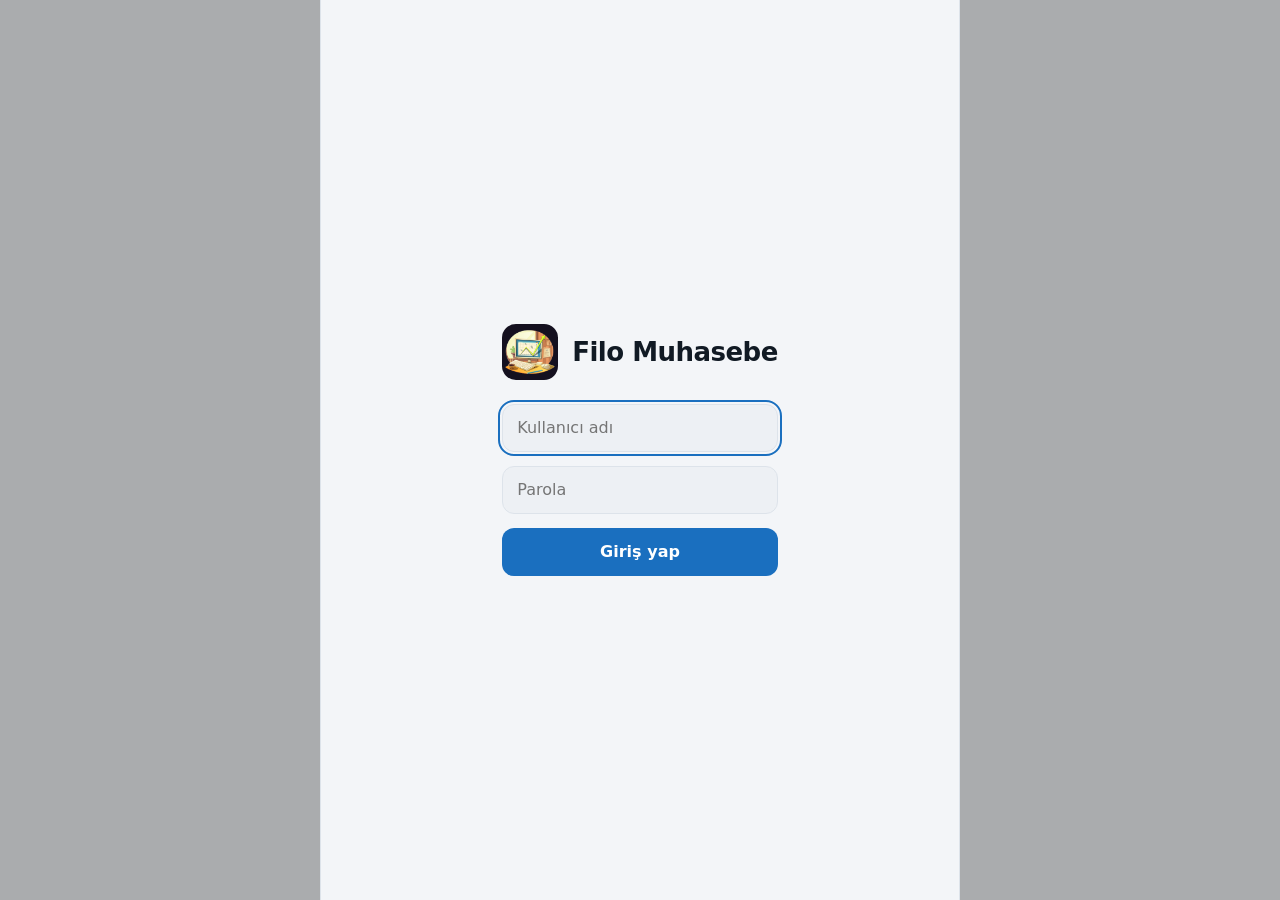
==== v2/index.html @ f4ba453e "Add files via upload" ====
<!doctype html>
<html lang="tr">
<head>
<meta charset="utf-8">
<meta name="viewport" content="width=device-width, initial-scale=1, viewport-fit=cover">
<meta name="theme-color" content="#0c1218" media="(prefers-color-scheme: dark)">
<meta name="theme-color" content="#f4f6f8" media="(prefers-color-scheme: light)">
<meta name="color-scheme" content="dark light">
<title>Filo Muhasebe</title>
<link rel="manifest" href="manifest.webmanifest">
<link rel="icon" type="image/png" sizes="32x32" href="favicon-32.png">
<link rel="apple-touch-icon" href="apple-touch-icon.png">
<link rel="stylesheet" href="stil.css">
</head>
<body>
<div id="uygulama"></div>
<div id="detay" hidden></div>
<noscript>Bu uygulama JavaScript gerektirir.</noscript>
<script type="module" src="js/uygulama.js"></script>
</body>
</html>
---- v2/stil.css ----
/* Filo Muhasebe mobil v2: tek sütun, büyük dokunma alanları, koyu/açık tema sistemden gelir. */
:root {
  --zemin: #0c1218; --yuzey: #141c25; --yuzey2: #1b2531; --cizgi: #243040;
  --yazi: #e8eef5; --soluk: #93a1b2;
  --ana: #5aaef0; --ana-ustu: #06121c;
  --yesil: #4fd39a; --kehribar: #f0b04a; --kirmizi: #ff7b6e;
  --golge: 0 8px 30px rgba(0, 0, 0, .35);
  --kenar: 16px;
  color-scheme: dark;
}
@media (prefers-color-scheme: light) {
  :root {
    --zemin: #f3f5f8; --yuzey: #ffffff; --yuzey2: #edf0f4; --cizgi: #dde3ea;
    --yazi: #111a24; --soluk: #5b6979;
    --ana: #1a6fbf; --ana-ustu: #ffffff;
    --yesil: #12805a; --kehribar: #a85f00; --kirmizi: #c0352a;
    --golge: 0 8px 30px rgba(20, 30, 45, .15);
    color-scheme: light;
  }
}

*, *::before, *::after { box-sizing: border-box; }
[hidden] { display: none !important; }
html, body { height: 100%; margin: 0; }
body {
  background: var(--zemin); color: var(--yazi);
  font: 16px/1.4 system-ui, -apple-system, "Segoe UI", Roboto, sans-serif;
  -webkit-text-size-adjust: 100%; -webkit-tap-highlight-color: transparent;
  overscroll-behavior: none;
}
h1, h2, h3, p { margin: 0; }
h3 { font-size: 15px; font-weight: 650; margin-bottom: 8px; }
button, input, select { font: inherit; color: inherit; }
button { cursor: pointer; }
:focus-visible { outline: 2px solid var(--ana); outline-offset: 2px; }
.gizli { position: absolute; width: 1px; height: 1px; overflow: hidden; clip: rect(0 0 0 0); }

/* ── Düzen ── */
#uygulama, #detay {
  display: flex; flex-direction: column; height: 100dvh; width: 100%; max-width: 640px; margin: 0 auto;
  background: var(--zemin);
}
#detay { position: fixed; inset: 0; z-index: 20; animation: gir .18s ease-out; }
body.detay-acik { overflow: hidden; }
@keyframes gir { from { transform: translateX(24px); opacity: 0; } to { transform: none; opacity: 1; } }

.ust {
  display: flex; align-items: center; gap: 8px; flex: none;
  min-height: calc(56px + env(safe-area-inset-top)); padding: env(safe-area-inset-top) 8px 0 var(--kenar);
  border-bottom: 1px solid var(--cizgi); background: var(--zemin);
}
#detay .ust { padding-left: 4px; }
.ust-logo { height: 30px; width: auto; max-width: 96px; object-fit: contain; border-radius: 6px; flex: none; }
.ust h1 { flex: 1; font-size: 20px; font-weight: 700; letter-spacing: -.01em; overflow: hidden; text-overflow: ellipsis; white-space: nowrap; }
.icerik, .detay-icerik { flex: 1; overflow-y: auto; overscroll-behavior: contain; -webkit-overflow-scrolling: touch; }
.sayfa { padding: var(--kenar); padding-bottom: 32px; display: flex; flex-direction: column; gap: 12px; }
.tam-ekran { min-height: 100dvh; display: flex; flex-direction: column; justify-content: center; padding: 24px; }

/* ── Alt sekmeler ── */
.sekmeler {
  display: flex; flex: none; border-top: 1px solid var(--cizgi); background: var(--yuzey);
  padding-bottom: env(safe-area-inset-bottom);
}
.sekme {
  flex: 1; display: flex; flex-direction: column; align-items: center; justify-content: center; gap: 2px;
  min-height: 60px; padding: 6px 2px; background: none; border: 0; color: var(--soluk); font-size: 12px;
}
.sekme.secili { color: var(--ana); font-weight: 650; }

/* ── Düğmeler ── */
.ikon-dugme {
  display: inline-flex; align-items: center; justify-content: center; flex: none;
  width: 44px; height: 44px; border-radius: 12px; border: 0; background: none; color: var(--yazi); text-decoration: none;
}
.ikon-dugme:disabled { opacity: .3; cursor: default; }
.ikon-dugme.dolu { background: var(--yuzey2); color: var(--ana); }
.dugme {
  display: inline-flex; align-items: center; justify-content: center; gap: 8px; min-height: 48px; padding: 0 20px;
  border-radius: 12px; border: 1px solid transparent; font-weight: 650;
}
.dugme.genis { width: 100%; }
.dugme.birincil { background: var(--ana); color: var(--ana-ustu); }
.dugme.ikincil { background: var(--yuzey2); border-color: var(--cizgi); }
.dugme.tehlike { background: none; border-color: var(--kirmizi); color: var(--kirmizi); }
.dugme:disabled { opacity: .55; cursor: default; }
.dugme:active, .satir:active { filter: brightness(.94); }

/* ── Kart ve metin ── */
.kart { background: var(--yuzey); border: 1px solid var(--cizgi); border-radius: 16px; padding: 16px; display: flex; flex-direction: column; gap: 8px; }
.kart > .liste, .kart > .satir { margin: 0 -4px; }
.kart-etiket { font-size: 13px; color: var(--soluk); }
.buyuk-sayi { font-size: 32px; line-height: 1.15; font-weight: 700; letter-spacing: -.02em; font-variant-numeric: tabular-nums; }
.buyuk-sayi.baslik { font-size: 22px; }
.soluk { color: var(--soluk); font-size: 14px; }
.orta { text-align: center; }
.karsilama { padding: 4px 0 4px; }
.karsilama h2 { font-size: 24px; font-weight: 700; letter-spacing: -.02em; }
.yesil { color: var(--yesil); }
.kehribar { color: var(--kehribar); }
.kirmizi { color: var(--kirmizi); }
.ozet-satir { margin: 4px 2px; }

.ilerleme { height: 8px; border-radius: 4px; background: var(--yuzey2); overflow: hidden; }
.ilerleme > span { display: block; height: 100%; background: var(--ana); border-radius: 4px; }

/* ── Liste satırı ── */
.liste { display: flex; flex-direction: column; }
.satir {
  display: flex; align-items: center; gap: 12px; width: 100%; min-height: 60px; padding: 10px 4px; text-align: start;
  background: none; border: 0; border-bottom: 1px solid var(--cizgi);
}
.liste > .satir:last-of-type, .kart .satir:last-child { border-bottom: 0; }
.satir-metin { flex: 1; min-width: 0; display: flex; flex-direction: column; gap: 2px; }
.satir-baslik { font-weight: 600; overflow-wrap: anywhere; }
.satir-alt { font-size: 13px; color: var(--soluk); overflow-wrap: anywhere; }
.satir-sag { flex: none; display: flex; flex-direction: column; align-items: flex-end; gap: 2px; max-width: 45%; text-align: end; }
.satir-tutar { font-weight: 650; font-variant-numeric: tabular-nums; }
.satir-sag.kirmizi .satir-tutar { color: var(--kirmizi); }
.satir-sag.kehribar .satir-tutar { color: var(--kehribar); }
.satir-sag.yesil .satir-tutar { color: var(--yesil); }
.satir-sag .satir-alt { color: var(--soluk); }
.satir-ok { color: var(--soluk); flex: none; display: flex; }

.bilgi { display: flex; justify-content: space-between; gap: 16px; padding: 10px 0; border-bottom: 1px solid var(--cizgi); }
.bilgi:last-child { border-bottom: 0; }
.bilgi-etiket { color: var(--soluk); font-size: 14px; flex: none; }
.bilgi-deger { text-align: end; font-weight: 600; overflow-wrap: anywhere; font-variant-numeric: tabular-nums; }
.bilgi-grid { display: grid; grid-template-columns: 1fr 1fr; gap: 12px; }
.bilgi-grid .bilgi { flex-direction: column; gap: 2px; padding: 0; border: 0; }
.bilgi-grid .bilgi-deger { text-align: start; font-size: 17px; }
.telefon { display: flex; align-items: center; gap: 8px; padding: 6px 0; }

.bos { color: var(--soluk); text-align: center; padding: 24px 8px; font-size: 14px; }
.hata-kutusu { padding: 24px 16px; display: flex; flex-direction: column; align-items: center; gap: 12px; text-align: center; }
.uyari-kutusu { margin: 12px var(--kenar) 0; padding: 12px 14px; border-radius: 12px; background: color-mix(in srgb, var(--kehribar) 16%, transparent); border: 1px solid var(--kehribar); font-size: 14px; }
.hata-metin { color: var(--kirmizi); font-size: 14px; }

/* ── Filtreler ── */
.cipler { display: flex; gap: 8px; overflow-x: auto; scrollbar-width: none; margin: 0 calc(var(--kenar) * -1); padding: 2px var(--kenar); }
.cipler::-webkit-scrollbar { display: none; }
.cip {
  flex: none; display: inline-flex; align-items: center; gap: 6px; min-height: 40px; padding: 0 14px; border-radius: 20px;
  background: var(--yuzey); border: 1px solid var(--cizgi); font-size: 14px;
}
.cip.secili { background: var(--ana); border-color: var(--ana); color: var(--ana-ustu); font-weight: 650; }
.cip-adet { font-size: 12px; opacity: .75; font-variant-numeric: tabular-nums; }
.segment { display: flex; padding: 4px; gap: 4px; border-radius: 14px; background: var(--yuzey2); }
.segment-dugme { flex: 1; min-height: 40px; border: 0; border-radius: 10px; background: none; color: var(--soluk); font-weight: 600; }
.segment-dugme.secili { background: var(--yuzey); color: var(--yazi); box-shadow: 0 1px 3px rgba(0, 0, 0, .25); }
.arama { display: flex; align-items: center; gap: 8px; padding: 0 14px; min-height: 48px; border-radius: 12px; background: var(--yuzey); border: 1px solid var(--cizgi); color: var(--soluk); }
.arama:focus-within { border-color: var(--ana); }
.arama-girdi { flex: 1; min-width: 0; border: 0; background: none; outline: 0; color: var(--yazi); font-size: 16px; }
.ay-cubugu { display: flex; align-items: center; justify-content: space-between; }
.ay-cubugu strong { font-size: 17px; }

/* ── Form ve panel ── */
.form { display: flex; flex-direction: column; gap: 14px; }
.alan { display: flex; flex-direction: column; gap: 6px; font-size: 14px; color: var(--soluk); }
.girdi {
  width: 100%; min-height: 48px; padding: 0 14px; border-radius: 12px; border: 1px solid var(--cizgi); background: var(--yuzey2);
  color: var(--yazi); font-size: 16px;
}
.arka { position: fixed; inset: 0; z-index: 40; display: flex; align-items: flex-end; justify-content: center; background: rgba(0, 0, 0, .55); animation: sol .15s ease-out; }
.panel {
  width: 100%; max-width: 640px; max-height: 92dvh; overflow-y: auto; background: var(--yuzey); border-radius: 20px 20px 0 0;
  padding: 16px var(--kenar) calc(20px + env(safe-area-inset-bottom)); box-shadow: var(--golge); animation: yuksel .2s ease-out;
}
.panel-ust { display: flex; align-items: center; justify-content: space-between; gap: 8px; margin-bottom: 12px; }
.panel-ust h2 { font-size: 18px; font-weight: 700; overflow: hidden; text-overflow: ellipsis; }
@keyframes sol { from { opacity: 0; } to { opacity: 1; } }
@keyframes yuksel { from { transform: translateY(40px); } to { transform: none; } }

.toast {
  position: fixed; left: 50%; bottom: calc(80px + env(safe-area-inset-bottom)); z-index: 60; max-width: calc(100% - 32px);
  padding: 12px 18px; border-radius: 12px; background: var(--yazi); color: var(--zemin); font-weight: 600; box-shadow: var(--golge);
  opacity: 0; transform: translate(-50%, 12px); transition: opacity .2s, transform .2s; pointer-events: none;
}
.toast.acik { opacity: 1; transform: translate(-50%, 0); }

/* ── Giriş ── */
.giris { max-width: 380px; margin: 0 auto; gap: 24px; }
.giris h1 { font-size: 26px; letter-spacing: -.02em; }
.marka { display: flex; align-items: center; gap: 14px; }
.marka img { border-radius: 14px; }
/* Şirket logosu kare olmayabilir: yüksekliği sabit, genişliği orantılı (en çok 160px) */
.marka-logo { height: 56px; width: auto; max-width: 160px; object-fit: contain; }
.marka.ozel { flex-direction: column; text-align: center; gap: 12px; }
.marka.ozel .marka-logo { height: 76px; max-width: 260px; border-radius: 0; }
.giris .marka.ozel h1 { font-size: 17px; font-weight: 600; letter-spacing: 0; color: var(--soluk); }

.yukleniyor { display: flex; justify-content: center; gap: 6px; padding: 40px 0; }
.nokta { width: 8px; height: 8px; border-radius: 50%; background: var(--soluk); animation: nabiz 1s infinite ease-in-out; }
.nokta:nth-child(2) { animation-delay: .15s; }
.nokta:nth-child(3) { animation-delay: .3s; }
@keyframes nabiz { 0%, 80%, 100% { opacity: .25; } 40% { opacity: 1; } }

@media (min-width: 700px) {
  body { background: color-mix(in srgb, var(--zemin) 70%, #000); }
  #uygulama, #detay { border-inline: 1px solid var(--cizgi); }
}
@media (prefers-reduced-motion: reduce) {
  *, *::before, *::after { animation-duration: .01ms !important; transition-duration: .01ms !important; }
}
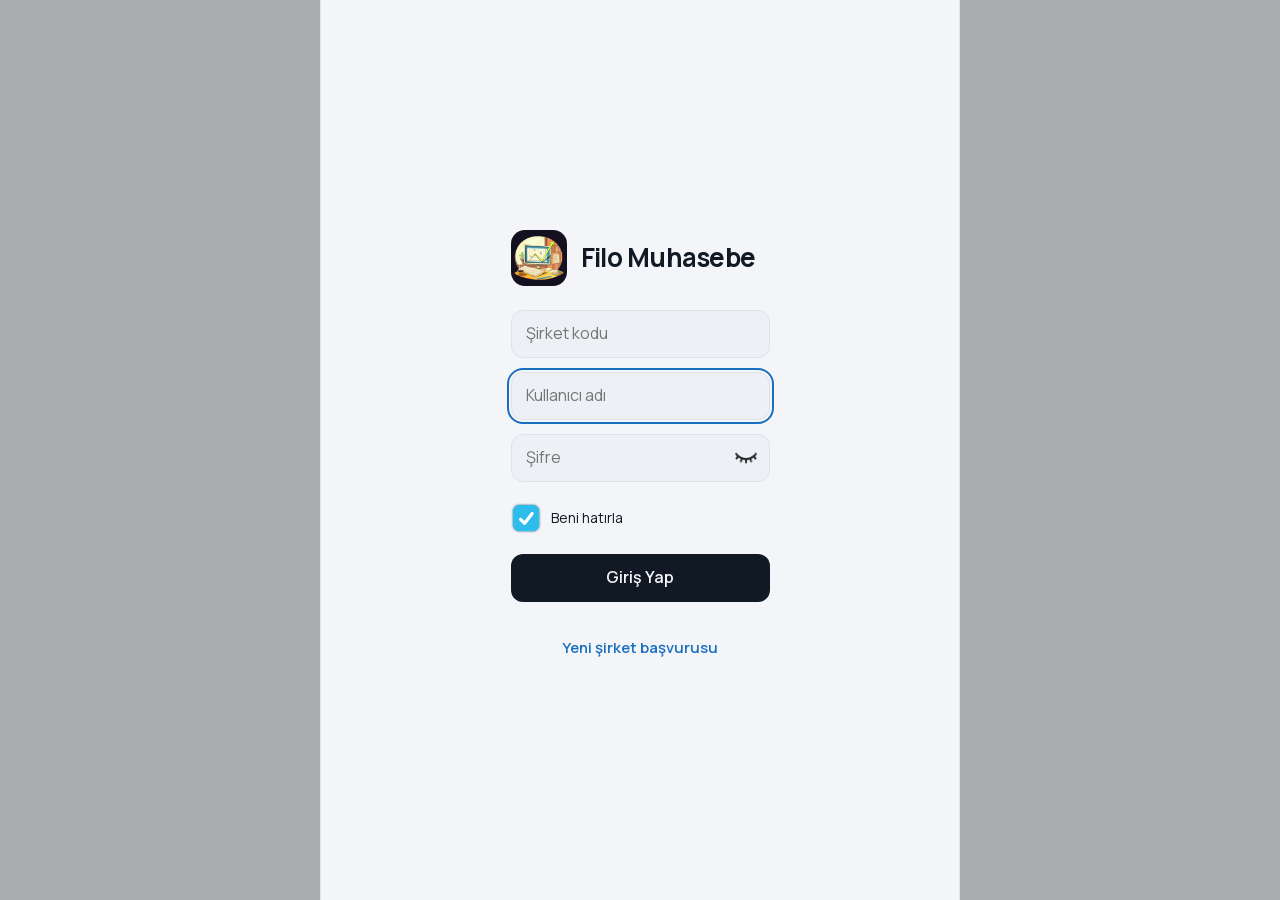
==== commit 1f47357d: "Add files via upload" ====
--- a/v2/index.html
+++ b/v2/index.html
@@ -10,6 +10,7 @@
 <link rel="manifest" href="manifest.webmanifest">
 <link rel="icon" type="image/png" sizes="32x32" href="favicon-32.png">
 <link rel="apple-touch-icon" href="apple-touch-icon.png">
+<link rel="preload" href="yazi/manrope-latin.woff2" as="font" type="font/woff2" crossorigin>
 <link rel="stylesheet" href="stil.css">
 </head>
 <body>
--- a/v2/stil.css
+++ b/v2/stil.css
@@ -1,4 +1,9 @@
 /* Filo Muhasebe mobil v2: tek sütun, büyük dokunma alanları, koyu/açık tema sistemden gelir. */
+/* Manrope (değişken ağırlık): Türkçe karakterler için latin-ext dahil; yerelde durur, dışarıdan yüklenmez. */
+@font-face { font-family: "Manrope"; font-style: normal; font-weight: 200 800; font-display: swap; src: url("yazi/manrope-latin-ext.woff2") format("woff2");
+  unicode-range: U+0100-02BA, U+02BD-02C5, U+02C7-02CC, U+02CE-02D7, U+02DD-02FF, U+0304, U+0308, U+0329, U+1D00-1DBF, U+1E00-1E9F, U+1EF2-1EFF, U+2020, U+20A0-20AB, U+20AD-20C4, U+2113, U+2C60-2C7F, U+A720-A7FF; }
+@font-face { font-family: "Manrope"; font-style: normal; font-weight: 200 800; font-display: swap; src: url("yazi/manrope-latin.woff2") format("woff2");
+  unicode-range: U+0000-00FF, U+0131, U+0152-0153, U+02BB-02BC, U+02C6, U+02DA, U+02DC, U+0304, U+0308, U+0329, U+2000-206F, U+20AC, U+2122, U+2191, U+2193, U+2212, U+2215, U+FEFF, U+FFFD; }
 :root {
   --zemin: #0c1218; --yuzey: #141c25; --yuzey2: #1b2531; --cizgi: #243040;
   --yazi: #e8eef5; --soluk: #93a1b2;
@@ -24,12 +29,12 @@
 html, body { height: 100%; margin: 0; }
 body {
   background: var(--zemin); color: var(--yazi);
-  font: 16px/1.4 system-ui, -apple-system, "Segoe UI", Roboto, sans-serif;
+  font: 400 16px/1.45 "Manrope", system-ui, -apple-system, "Segoe UI", Roboto, sans-serif; font-variant-numeric: tabular-nums;
   -webkit-text-size-adjust: 100%; -webkit-tap-highlight-color: transparent;
   overscroll-behavior: none;
 }
 h1, h2, h3, p { margin: 0; }
-h3 { font-size: 15px; font-weight: 650; margin-bottom: 8px; }
+h3 { font-size: 15px; font-weight: 600; margin-bottom: 8px; }
 button, input, select { font: inherit; color: inherit; }
 button { cursor: pointer; }
 :focus-visible { outline: 2px solid var(--ana); outline-offset: 2px; }
@@ -51,7 +56,7 @@
 }
 #detay .ust { padding-left: 4px; }
 .ust-logo { height: 30px; width: auto; max-width: 96px; object-fit: contain; border-radius: 6px; flex: none; }
-.ust h1 { flex: 1; font-size: 20px; font-weight: 700; letter-spacing: -.01em; overflow: hidden; text-overflow: ellipsis; white-space: nowrap; }
+.ust h1 { flex: 1; font-size: 20px; font-weight: 600; letter-spacing: -.01em; overflow: hidden; text-overflow: ellipsis; white-space: nowrap; }
 .icerik, .detay-icerik { flex: 1; overflow-y: auto; overscroll-behavior: contain; -webkit-overflow-scrolling: touch; }
 .sayfa { padding: var(--kenar); padding-bottom: 32px; display: flex; flex-direction: column; gap: 12px; }
 .tam-ekran { min-height: 100dvh; display: flex; flex-direction: column; justify-content: center; padding: 24px; }
@@ -65,7 +70,7 @@
   flex: 1; display: flex; flex-direction: column; align-items: center; justify-content: center; gap: 2px;
   min-height: 60px; padding: 6px 2px; background: none; border: 0; color: var(--soluk); font-size: 12px;
 }
-.sekme.secili { color: var(--ana); font-weight: 650; }
+.sekme.secili { color: var(--ana); font-weight: 600; }
 
 /* ── Düğmeler ── */
 .ikon-dugme {
@@ -76,10 +81,10 @@
 .ikon-dugme.dolu { background: var(--yuzey2); color: var(--ana); }
 .dugme {
   display: inline-flex; align-items: center; justify-content: center; gap: 8px; min-height: 48px; padding: 0 20px;
-  border-radius: 12px; border: 1px solid transparent; font-weight: 650;
+  border-radius: 12px; border: 1px solid transparent; font-weight: 600;
 }
 .dugme.genis { width: 100%; }
-.dugme.birincil { background: var(--ana); color: var(--ana-ustu); }
+.dugme.birincil { background: var(--yazi); color: var(--zemin); }   /* ana düğme: koyu temada kırık beyaz, açık temada mürekkep; vurgu rengi yalnızca seçimde */
 .dugme.ikincil { background: var(--yuzey2); border-color: var(--cizgi); }
 .dugme.tehlike { background: none; border-color: var(--kirmizi); color: var(--kirmizi); }
 .dugme:disabled { opacity: .55; cursor: default; }
@@ -89,12 +94,12 @@
 .kart { background: var(--yuzey); border: 1px solid var(--cizgi); border-radius: 16px; padding: 16px; display: flex; flex-direction: column; gap: 8px; }
 .kart > .liste, .kart > .satir { margin: 0 -4px; }
 .kart-etiket { font-size: 13px; color: var(--soluk); }
-.buyuk-sayi { font-size: 32px; line-height: 1.15; font-weight: 700; letter-spacing: -.02em; font-variant-numeric: tabular-nums; }
+.buyuk-sayi { font-size: 32px; line-height: 1.15; font-weight: 600; letter-spacing: -.02em; font-variant-numeric: tabular-nums; }
 .buyuk-sayi.baslik { font-size: 22px; }
 .soluk { color: var(--soluk); font-size: 14px; }
 .orta { text-align: center; }
 .karsilama { padding: 4px 0 4px; }
-.karsilama h2 { font-size: 24px; font-weight: 700; letter-spacing: -.02em; }
+.karsilama h2 { font-size: 24px; font-weight: 600; letter-spacing: -.02em; }
 .yesil { color: var(--yesil); }
 .kehribar { color: var(--kehribar); }
 .kirmizi { color: var(--kirmizi); }
@@ -114,7 +119,7 @@
 .satir-baslik { font-weight: 600; overflow-wrap: anywhere; }
 .satir-alt { font-size: 13px; color: var(--soluk); overflow-wrap: anywhere; }
 .satir-sag { flex: none; display: flex; flex-direction: column; align-items: flex-end; gap: 2px; max-width: 45%; text-align: end; }
-.satir-tutar { font-weight: 650; font-variant-numeric: tabular-nums; }
+.satir-tutar { font-weight: 600; font-variant-numeric: tabular-nums; }
 .satir-sag.kirmizi .satir-tutar { color: var(--kirmizi); }
 .satir-sag.kehribar .satir-tutar { color: var(--kehribar); }
 .satir-sag.yesil .satir-tutar { color: var(--yesil); }
@@ -136,20 +141,23 @@
 .hata-metin { color: var(--kirmizi); font-size: 14px; }
 
 /* ── Filtreler ── */
-.cipler { display: flex; gap: 8px; overflow-x: auto; scrollbar-width: none; margin: 0 calc(var(--kenar) * -1); padding: 2px var(--kenar); }
+.cipler {
+  display: flex; gap: 8px; overflow-x: auto; scrollbar-width: none; margin: 0 calc(var(--kenar) * -1); padding: 2px 40px 2px var(--kenar);
+  mask-image: linear-gradient(to right, #000 calc(100% - 32px), transparent); -webkit-mask-image: linear-gradient(to right, #000 calc(100% - 32px), transparent);   /* sağdaki kesik chip "kaydırılır" demektir */
+}
 .cipler::-webkit-scrollbar { display: none; }
 .cip {
-  flex: none; display: inline-flex; align-items: center; gap: 6px; min-height: 40px; padding: 0 14px; border-radius: 20px;
+  flex: none; display: inline-flex; align-items: center; gap: 6px; min-height: 44px; padding: 0 16px; border-radius: 22px;
   background: var(--yuzey); border: 1px solid var(--cizgi); font-size: 14px;
 }
-.cip.secili { background: var(--ana); border-color: var(--ana); color: var(--ana-ustu); font-weight: 650; }
+.cip.secili { background: var(--yuzey2); border-color: color-mix(in srgb, var(--yazi) 34%, transparent); color: var(--yazi); font-weight: 600; }
 .cip-adet { font-size: 12px; opacity: .75; font-variant-numeric: tabular-nums; }
 .segment { display: flex; padding: 4px; gap: 4px; border-radius: 14px; background: var(--yuzey2); }
-.segment-dugme { flex: 1; min-height: 40px; border: 0; border-radius: 10px; background: none; color: var(--soluk); font-weight: 600; }
+.segment-dugme { flex: 1; min-height: 44px; border: 0; border-radius: 10px; background: none; color: var(--soluk); font-weight: 600; }
 .segment-dugme.secili { background: var(--yuzey); color: var(--yazi); box-shadow: 0 1px 3px rgba(0, 0, 0, .25); }
 .arama { display: flex; align-items: center; gap: 8px; padding: 0 14px; min-height: 48px; border-radius: 12px; background: var(--yuzey); border: 1px solid var(--cizgi); color: var(--soluk); }
 .arama:focus-within { border-color: var(--ana); }
-.arama-girdi { flex: 1; min-width: 0; border: 0; background: none; outline: 0; color: var(--yazi); font-size: 16px; }
+.arama-girdi { flex: 1; min-width: 0; align-self: stretch; border: 0; background: none; outline: 0; color: var(--yazi); font-size: 16px; }
 .ay-cubugu { display: flex; align-items: center; justify-content: space-between; }
 .ay-cubugu strong { font-size: 17px; }
 
@@ -166,7 +174,7 @@
   padding: 16px var(--kenar) calc(20px + env(safe-area-inset-bottom)); box-shadow: var(--golge); animation: yuksel .2s ease-out;
 }
 .panel-ust { display: flex; align-items: center; justify-content: space-between; gap: 8px; margin-bottom: 12px; }
-.panel-ust h2 { font-size: 18px; font-weight: 700; overflow: hidden; text-overflow: ellipsis; }
+.panel-ust h2 { font-size: 18px; font-weight: 600; overflow: hidden; text-overflow: ellipsis; }
 @keyframes sol { from { opacity: 0; } to { opacity: 1; } }
 @keyframes yuksel { from { transform: translateY(40px); } to { transform: none; } }
 
@@ -188,16 +196,93 @@
 .marka.ozel .marka-logo { height: 76px; max-width: 260px; border-radius: 0; }
 .giris .marka.ozel h1 { font-size: 17px; font-weight: 600; letter-spacing: 0; color: var(--soluk); }
 
-.yukleniyor { display: flex; justify-content: center; gap: 6px; padding: 40px 0; }
-.nokta { width: 8px; height: 8px; border-radius: 50%; background: var(--soluk); animation: nabiz 1s infinite ease-in-out; }
-.nokta:nth-child(2) { animation-delay: .15s; }
-.nokta:nth-child(3) { animation-delay: .3s; }
-@keyframes nabiz { 0%, 80%, 100% { opacity: .25; } 40% { opacity: 1; } }
+/* Yükleniyor: gerçek içeriğin yerini tutan iskelet satırlar (nokta animasyonu yok) */
+.yukleniyor { display: flex; flex-direction: column; gap: 10px; padding: 4px 0; width: 100%; }
+.iskelet {
+  height: 56px; border-radius: 12px; background: linear-gradient(100deg, var(--yuzey) 30%, var(--yuzey2) 50%, var(--yuzey) 70%) 0 0 / 250% 100%;
+  animation: parilti 1.5s linear infinite;
+}
+.iskelet:first-child { height: 88px; }
+@keyframes parilti { to { background-position: -250% 0; } }
 
 @media (min-width: 700px) {
   body { background: color-mix(in srgb, var(--zemin) 70%, #000); }
   #uygulama, #detay { border-inline: 1px solid var(--cizgi); }
 }
+/* Hareket azaltma: konum/ölçek hareketleri kalkar, durum değişimi (renk, ilerleme, işaret) korunur. */
 @media (prefers-reduced-motion: reduce) {
-  *, *::before, *::after { animation-duration: .01ms !important; transition-duration: .01ms !important; }
-}
+  .arka, .panel, #detay, #icerik > .sayfa { animation: none; }
+  .iskelet { animation: none; background: var(--yuzey); }
+  .dugme, .menu-kutu, .cip, .sekme .menu-resim { transition: none; transform: none !important; }
+  .toast { transition: opacity .15s; transform: translate(-50%, 0); }
+}
+
+/* ── Başvuru ve yönetim ── */
+.giris.basvuru { justify-content: flex-start; padding-block: 32px; }
+.ipucu { font-size: 12px; color: var(--soluk); }
+.metin-alani { padding: 12px 14px; resize: vertical; font-family: inherit; }
+.onay { display: flex; align-items: center; gap: 10px; min-height: 44px; font-size: 15px; }
+.onay input { width: 20px; height: 20px; accent-color: var(--ana); }
+.dugme-sirasi { display: flex; flex-wrap: wrap; gap: 8px; }
+.dugme-sirasi > .girdi { flex: 1; min-width: 120px; }
+.baglanti-dugme { align-self: center; min-height: 44px; padding: 0 12px; background: none; border: 0; color: var(--ana); font-size: 15px; font-weight: 600; cursor: pointer; }
+.kopyalanabilir { overflow-wrap: anywhere; user-select: all; text-align: end; }
+/* ── Masaüstü menü ikonları ── */
+.menu-resim { display: block; object-fit: contain; flex: none; user-select: none; -webkit-user-drag: none; }
+.sekme .menu-resim { opacity: .78; transition: opacity .15s, transform .15s; }
+.sekme.secili .menu-resim { opacity: 1; transform: scale(1.08); }
+.ust-ikon { display: inline-flex; flex: none; }
+.menu-icerik { display: flex; flex-direction: column; gap: 16px; }
+.menu-izgara { display: grid; grid-template-columns: repeat(3, 1fr); gap: 10px; }
+.menu-kutu {
+  display: flex; flex-direction: column; align-items: center; justify-content: flex-start; gap: 8px; min-height: 112px; padding: 12px 6px;
+  background: var(--yuzey2); border: 1px solid var(--cizgi); border-radius: 16px; color: var(--yazi); font-size: 13px; font-weight: 600; text-align: center;
+  overflow-wrap: anywhere;
+}
+.menu-kutu.secili { border-color: var(--ana); background: color-mix(in srgb, var(--ana) 14%, var(--yuzey2)); }
+.menu-kutu:active { filter: brightness(.94); }
+.menu-kullanici { display: flex; flex-direction: column; gap: 10px; padding-top: 14px; border-top: 1px solid var(--cizgi); text-align: center; }
+.iki-sutun { display: grid; grid-template-columns: 1fr 1fr; gap: 10px; }
+select.girdi { appearance: auto; }
+/* ── Animasyonlu onay kutusu ve şifre gözü (masaüstüyle aynı kareler / ikonlar) ── */
+.onay-dugme { display: flex; align-items: center; gap: 10px; min-height: 44px; padding: 0; background: none; border: 0; color: var(--yazi); font-size: 14px; text-align: start; }
+.onay-dugme:focus-visible, .goz-dugme:focus-visible { outline: 2px solid var(--ana); outline-offset: 2px; border-radius: 8px; }
+.onay-kutu { width: 30px; height: 30px; flex: none; background: url("ikon/onay-animasyon.png") 0 0 / 420px 30px no-repeat; }
+.parola-alani { position: relative; }
+.parola-girdi { padding-inline-end: 48px; }
+.goz-dugme { position: absolute; inset-block: 0; inset-inline-end: 2px; width: 44px; display: grid; place-items: center; background: none; border: 0; }
+.goz-resim { display: block; opacity: .85; }
+@media (prefers-color-scheme: light) {
+  .goz-resim { filter: invert(1); }
+  .onay-kutu { filter: drop-shadow(0 0 1px rgba(0, 0, 0, .55)); }
+}
+/* ── Etkileşim hissi ── */
+.dugme, .menu-kutu, .cip { transition: transform .12s ease-out, filter .12s, background-color .15s; }
+.dugme:active, .menu-kutu:active, .cip:active { transform: scale(.97); }
+#icerik > .sayfa { animation: belir .24s cubic-bezier(.22, 1, .36, 1); }
+@keyframes belir { from { opacity: 0; transform: translateY(8px); } to { opacity: 1; transform: none; } }
+.ust-ikon { padding-inline-start: 10px; margin-inline-start: 2px; border-inline-start: 1px solid var(--cizgi); }
+
+/* Kısa ekranlarda (küçük telefon, yatay) menü, "Çıkış Yap" kaydırmadan görünsün diye sıkılaşır */
+@media (max-height: 720px) {
+  .menu-izgara { gap: 8px; }
+  .menu-kutu { min-height: 92px; padding: 8px 4px; gap: 4px; font-size: 12px; }
+  .menu-kutu .menu-resim { width: 48px; height: 48px; }
+  .menu-icerik { gap: 10px; }
+  .menu-kullanici { padding-top: 10px; gap: 8px; }
+}
+/* ── Tahsilat yöntemi kartları (masaüstündeki Nakit / IBAN-Havale / Kredi Kartı) ── */
+.yontem-izgara { display: grid; grid-template-columns: repeat(3, 1fr); gap: 8px; }
+.yontem-kart {
+  display: flex; flex-direction: column; align-items: flex-start; gap: 2px; padding: 12px; min-height: 132px; text-align: start;
+  background: var(--yuzey); border: 1px solid var(--cizgi); border-radius: 16px; color: var(--yazi);
+  transition: border-color .15s, background-color .15s, transform .12s ease-out;
+}
+.yontem-kart[aria-pressed="true"] { background: var(--yuzey2); border-color: color-mix(in srgb, var(--yazi) 34%, transparent); }
+.yontem-kart:active { transform: scale(.97); }
+.anim { display: block; flex: none; margin-bottom: 6px; }
+.anim svg { display: block; }
+.yontem-ad { font-size: 13px; color: var(--soluk); }
+.yontem-tutar { font-size: 17px; font-weight: 600; letter-spacing: -.01em; }
+.yontem-sayi { font-size: 12px; color: var(--soluk); }
+@media (prefers-reduced-motion: reduce) { .yontem-kart { transition: none; transform: none !important; } }
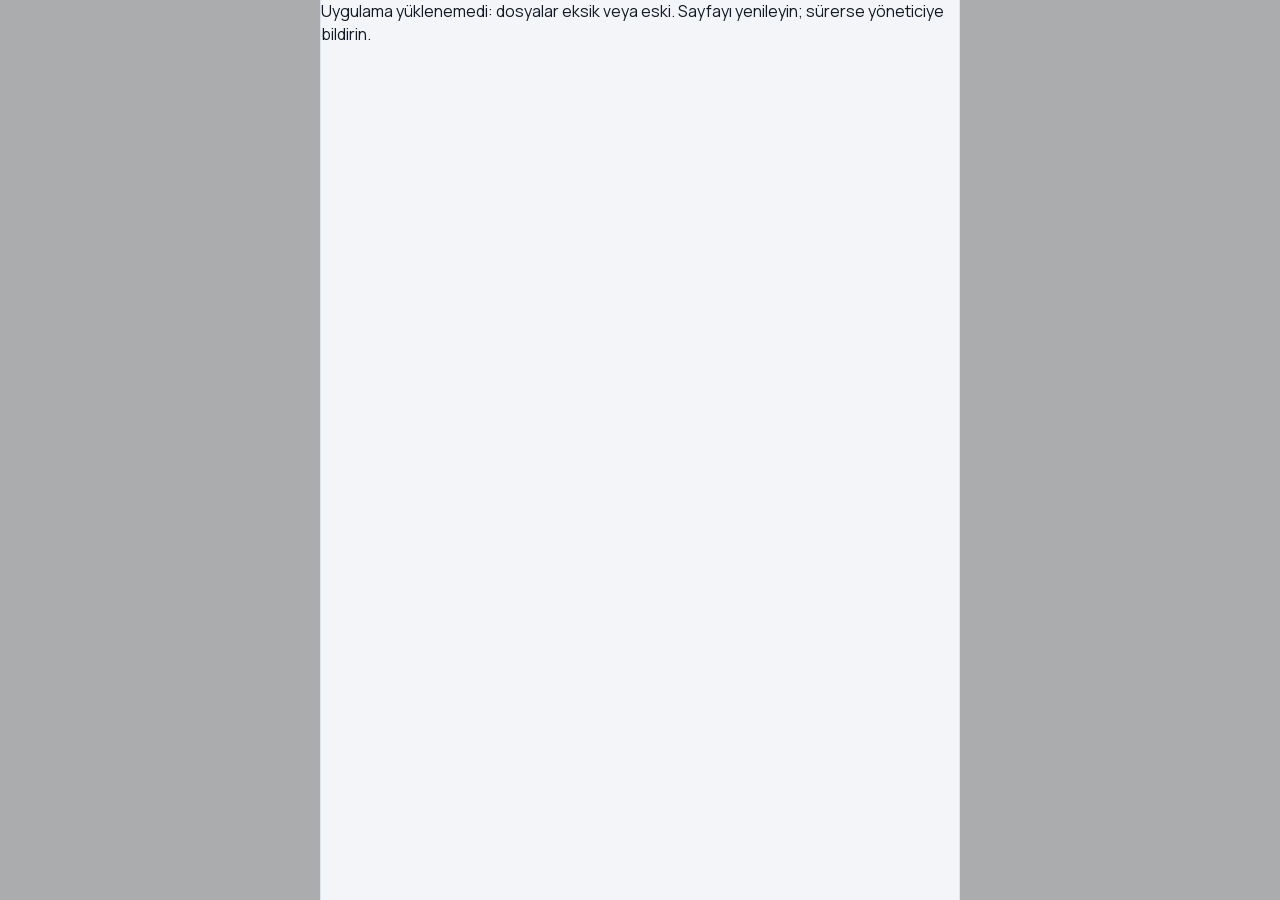
==== commit bf24581e: "Add files via upload" ====
--- a/v2/index.html
+++ b/v2/index.html
@@ -8,8 +8,13 @@
 <meta name="color-scheme" content="dark light">
 <title>Filo Muhasebe</title>
 <link rel="manifest" href="manifest.webmanifest">
+<meta name="mobile-web-app-capable" content="yes">
+<meta name="apple-mobile-web-app-capable" content="yes">
+<meta name="apple-mobile-web-app-title" content="Filo Muhasebe">
+<meta name="apple-mobile-web-app-status-bar-style" content="default">
+<meta name="format-detection" content="telephone=no">
 <link rel="icon" type="image/png" sizes="32x32" href="favicon-32.png">
-<link rel="apple-touch-icon" href="apple-touch-icon.png">
+<link rel="apple-touch-icon" sizes="180x180" href="apple-touch-icon.png">
 <link rel="preload" href="yazi/manrope-latin.woff2" as="font" type="font/woff2" crossorigin>
 <link rel="stylesheet" href="stil.css">
 </head>
@@ -17,6 +22,6 @@
 <div id="uygulama"></div>
 <div id="detay" hidden></div>
 <noscript>Bu uygulama JavaScript gerektirir.</noscript>
-<script type="module" src="js/uygulama.js"></script>
+<script type="module" src="js/uygulama.js" onerror="document.getElementById('uygulama').textContent='Uygulama yüklenemedi: dosyalar eksik veya eski. Sayfayı yenileyin; sürerse yöneticiye bildirin.'"></script>
 </body>
 </html>
--- a/v2/stil.css
+++ b/v2/stil.css
@@ -9,6 +9,7 @@
   --yazi: #e8eef5; --soluk: #93a1b2;
   --ana: #5aaef0; --ana-ustu: #06121c;
   --yesil: #4fd39a; --kehribar: #f0b04a; --kirmizi: #ff7b6e;
+  --g-gelir: #22c55e; --g-gider: #f43f5e; --g-net: #38bdf8;
   --golge: 0 8px 30px rgba(0, 0, 0, .35);
   --kenar: 16px;
   color-scheme: dark;
@@ -18,7 +19,8 @@
     --zemin: #f3f5f8; --yuzey: #ffffff; --yuzey2: #edf0f4; --cizgi: #dde3ea;
     --yazi: #111a24; --soluk: #5b6979;
     --ana: #1a6fbf; --ana-ustu: #ffffff;
-    --yesil: #12805a; --kehribar: #a85f00; --kirmizi: #c0352a;
+    --yesil: #0f7a54; --kehribar: #985800; --kirmizi: #c0352a;
+    --g-gelir: #16a34a; --g-gider: #e11d48; --g-net: #0284c7;
     --golge: 0 8px 30px rgba(20, 30, 45, .15);
     color-scheme: light;
   }
@@ -45,9 +47,11 @@
   display: flex; flex-direction: column; height: 100dvh; width: 100%; max-width: 640px; margin: 0 auto;
   background: var(--zemin);
 }
-#detay { position: fixed; inset: 0; z-index: 20; animation: gir .18s ease-out; }
+#detay { position: fixed; inset: 0; z-index: 20; animation: gir .24s cubic-bezier(.22, 1, .36, 1); }
+#detay.kapaniyor { animation: cik .16s ease-in forwards; pointer-events: none; }
 body.detay-acik { overflow: hidden; }
-@keyframes gir { from { transform: translateX(24px); opacity: 0; } to { transform: none; opacity: 1; } }
+@keyframes gir { from { transform: translateX(28px); opacity: 0; } to { transform: none; opacity: 1; } }
+@keyframes cik { to { transform: translateX(20px); opacity: 0; } }
 
 .ust {
   display: flex; align-items: center; gap: 8px; flex: none;
@@ -55,8 +59,10 @@
   border-bottom: 1px solid var(--cizgi); background: var(--zemin);
 }
 #detay .ust { padding-left: 4px; }
-.ust-logo { height: 30px; width: auto; max-width: 96px; object-fit: contain; border-radius: 6px; flex: none; }
-.ust h1 { flex: 1; font-size: 20px; font-weight: 600; letter-spacing: -.01em; overflow: hidden; text-overflow: ellipsis; white-space: nowrap; }
+.ust-logo { display: block; height: 32px; width: auto; max-width: 112px; object-fit: contain; }
+.ust-logo-dugme { display: inline-flex; flex: none; min-width: 44px; min-height: 44px; align-items: center; justify-content: center; padding: 0 2px; overflow: visible; background: none; border: 0; border-radius: 8px; }
+.ust-logo-dugme:active { background: var(--yuzey2); }
+.ust h1 { flex: 1; min-width: 0; font-size: 17px; line-height: 1.2; font-weight: 600; letter-spacing: -.01em; overflow: hidden; overflow-wrap: anywhere; display: -webkit-box; -webkit-line-clamp: 2; -webkit-box-orient: vertical; }
 .icerik, .detay-icerik { flex: 1; overflow-y: auto; overscroll-behavior: contain; -webkit-overflow-scrolling: touch; }
 .sayfa { padding: var(--kenar); padding-bottom: 32px; display: flex; flex-direction: column; gap: 12px; }
 .tam-ekran { min-height: 100dvh; display: flex; flex-direction: column; justify-content: center; padding: 24px; }
@@ -88,6 +94,31 @@
 .dugme.ikincil { background: var(--yuzey2); border-color: var(--cizgi); }
 .dugme.tehlike { background: none; border-color: var(--kirmizi); color: var(--kirmizi); }
 .dugme:disabled { opacity: .55; cursor: default; }
+.dugme.mesgul:disabled { opacity: 1; }
+/* Uygulama içi dosya görüntüleyici: ekran yığınının (20) ve alt panellerin (40) üstünde, bildirimin (60) altında */
+.goruntuleyici { position: fixed; inset: 0; z-index: 50; display: flex; flex-direction: column; background: var(--zemin); padding-top: env(safe-area-inset-top); }
+.gor-ust { display: flex; align-items: center; gap: 4px; min-height: 56px; padding: 0 4px; background: var(--yuzey); border-bottom: 1px solid var(--cizgi); }
+.gor-baslik { flex: 1; min-width: 0; display: flex; flex-direction: column; padding: 0 4px; }
+.gor-baslik strong { font-size: 15px; font-weight: 600; overflow: hidden; text-overflow: ellipsis; white-space: nowrap; }
+.gor-alt { font-size: 12px; color: var(--soluk); font-variant-numeric: tabular-nums; }
+.gor-alan { flex: 1; overflow: auto; overscroll-behavior: contain; touch-action: pan-x pan-y; background: var(--yuzey2); padding: 8px; padding-bottom: calc(8px + env(safe-area-inset-bottom)); -webkit-overflow-scrolling: touch; position: relative; }
+.gor-icerik { width: max-content; min-width: 100%; }
+.gor-sayfa { margin: 0 auto 8px; background: #fff; border: 1px solid var(--cizgi); overflow: hidden; }
+.gor-sayfa canvas { display: block; width: 100%; height: 100%; }
+.gor-resim { display: block; margin: 0 auto; max-width: none; height: auto; }
+.gor-metin { margin: 0; padding: 12px; background: var(--yuzey); border: 1px solid var(--cizgi); border-radius: 12px; white-space: pre-wrap; word-break: break-word; font: 13px/1.5 ui-monospace, Menlo, Consolas, monospace; }
+.gor-bekle { position: absolute; inset: 0; display: flex; flex-direction: column; align-items: center; justify-content: center; gap: 12px; padding: 24px; text-align: center; color: var(--soluk); }
+.gor-bekle.hata { color: var(--yazi); }
+.gor-yazdir { display: none; }
+@media print {
+  body > *:not(.gor-yazdir) { display: none !important; }
+  .gor-yazdir { display: block; }
+  .gor-yazdir img { display: block; width: 100%; height: auto; break-after: page; break-inside: avoid; }
+  .gor-yazdir img:last-child { break-after: auto; }
+  .gor-yazdir pre { white-space: pre-wrap; font: 12px/1.4 monospace; color: #000; }
+}
+.doner { width: 16px; height: 16px; border-radius: 50%; border: 2px solid currentColor; border-right-color: transparent; animation: don .8s linear infinite; }
+@keyframes don { to { transform: rotate(360deg); } }
 .dugme:active, .satir:active { filter: brightness(.94); }
 
 /* ── Kart ve metin ── */
@@ -97,6 +128,7 @@
 .buyuk-sayi { font-size: 32px; line-height: 1.15; font-weight: 600; letter-spacing: -.02em; font-variant-numeric: tabular-nums; }
 .buyuk-sayi.baslik { font-size: 22px; }
 .soluk { color: var(--soluk); font-size: 14px; }
+.kod-buyuk { font-size: 32px; font-weight: 600; letter-spacing: 0.12em; font-variant-numeric: tabular-nums; text-align: center; margin: 4px 0; user-select: all; }
 .orta { text-align: center; }
 .karsilama { padding: 4px 0 4px; }
 .karsilama h2 { font-size: 24px; font-weight: 600; letter-spacing: -.02em; }
@@ -105,8 +137,19 @@
 .kirmizi { color: var(--kirmizi); }
 .ozet-satir { margin: 4px 2px; }
 
-.ilerleme { height: 8px; border-radius: 4px; background: var(--yuzey2); overflow: hidden; }
-.ilerleme > span { display: block; height: 100%; background: var(--ana); border-radius: 4px; }
+/* Tahsilat havuzu: turkuaz-yeşil su, iki katman dalga sürekli akar */
+.havuz { --su: #14b8a6; --su-koyu: #0d8f7f; position: relative; width: var(--b); height: var(--b); flex: none; border-radius: 50%; overflow: hidden; background: var(--yuzey2); border: 2px solid color-mix(in srgb, var(--su) 40%, var(--cizgi)); display: grid; place-items: center; }
+.havuz-su { position: absolute; inset: 0; transform: translateY(calc((100 - var(--p)) * 1%)); transition: transform 1.4s cubic-bezier(.22, .8, .3, 1); }
+.havuz-govde { position: absolute; inset: 0; background: linear-gradient(180deg, var(--su) 0%, var(--su-koyu) 100%); }
+.havuz-dalga { position: absolute; left: 0; width: 200%; height: 10%; }
+.havuz-dalga.arka { top: -9%; fill: color-mix(in srgb, var(--su) 55%, transparent); animation: dalga 5s linear infinite reverse, salin 3.4s ease-in-out infinite; }
+.havuz-dalga.on { top: -7%; fill: var(--su); animation: dalga 3.4s linear infinite, salin 2.6s ease-in-out infinite reverse; }
+.havuz.durgun .havuz-dalga { animation-play-state: paused; }
+.havuz-yazi { position: relative; z-index: 1; color: #fff; font-size: calc(var(--b) * .27); font-weight: 600; letter-spacing: -.01em; font-variant-numeric: tabular-nums; text-shadow: 0 1px 3px rgba(0, 0, 0, .4); }.havuz-satir { display: flex; align-items: center; justify-content: space-between; gap: 16px; }
+.havuz-ortala { display: flex; justify-content: center; padding: 4px 0 8px; }
+@keyframes dalga { to { transform: translateX(-50%); } }
+@keyframes salin { 0%, 100% { margin-top: 0; } 50% { margin-top: 2px; } }
+@media (prefers-reduced-motion: reduce) { .havuz-su { transition: none; } .havuz-dalga { animation: none; } }
 
 /* ── Liste satırı ── */
 .liste { display: flex; flex-direction: column; }
@@ -138,6 +181,12 @@
 .bos { color: var(--soluk); text-align: center; padding: 24px 8px; font-size: 14px; }
 .hata-kutusu { padding: 24px 16px; display: flex; flex-direction: column; align-items: center; gap: 12px; text-align: center; }
 .uyari-kutusu { margin: 12px var(--kenar) 0; padding: 12px 14px; border-radius: 12px; background: color-mix(in srgb, var(--kehribar) 16%, transparent); border: 1px solid var(--kehribar); font-size: 14px; }
+.kurulum-ipucu { display: flex; align-items: center; gap: 12px; margin: 12px var(--kenar) 0; padding: 12px; border-radius: 14px; background: var(--yuzey); border: 1px solid var(--cizgi); }
+.kurulum-ikon { flex: none; display: grid; place-items: center; width: 40px; height: 40px; border-radius: 12px; background: var(--yuzey2); color: var(--ana); }
+.kurulum-metin { flex: 1; min-width: 0; display: flex; flex-direction: column; gap: 2px; }
+.kurulum-metin strong { font-size: 14px; font-weight: 600; }
+.kurulum-metin p { font-size: 13px; line-height: 1.4; color: var(--soluk); }
+.kurulum-ipucu .dugme.kucuk { flex: none; margin: 0; }
 .hata-metin { color: var(--kirmizi); font-size: 14px; }
 
 /* ── Filtreler ── */
@@ -213,7 +262,11 @@
 @media (prefers-reduced-motion: reduce) {
   .arka, .panel, #detay, #icerik > .sayfa { animation: none; }
   .iskelet { animation: none; background: var(--yuzey); }
-  .dugme, .menu-kutu, .cip, .sekme .menu-resim { transition: none; transform: none !important; }
+  .dugme, .menu-kutu, .cip, .satir, .ikon-dugme, .segment-dugme, .onay-dugme, .onay-kutu, .sekme .menu-resim { transition: none; transform: none !important; }
+  #detay.kapaniyor { animation: none; }
+  .cekmece, .cekmece-arka { animation: none; }
+  .cekmece-arka.kapaniyor, .cekmece-arka.kapaniyor .cekmece { transition: none; }
+  .cekmece-ok-dugme { transition: none; }
   .toast { transition: opacity .15s; transform: translate(-50%, 0); }
 }
 
@@ -232,6 +285,51 @@
 .sekme .menu-resim { opacity: .78; transition: opacity .15s, transform .15s; }
 .sekme.secili .menu-resim { opacity: 1; transform: scale(1.08); }
 .ust-ikon { display: inline-flex; flex: none; }
+#uygulama > .ust { padding-left: 4px; }
+
+/* ── Alt başlıklar (masaüstündeki sekmeler) ── */
+.alt-cubugu { flex: none; padding: 10px var(--kenar) 2px; background: var(--zemin); }
+
+/* ── Soldan açılan menü (masaüstündeki yan menü) ── */
+.cekmece-arka { position: fixed; inset: 0; z-index: 45; background: rgba(0, 0, 0, .55); animation: sol .28s ease-out; }
+.cekmece-arka.kapaniyor { opacity: 0; transition: opacity .22s ease-in; pointer-events: none; animation: none; }
+.cekmece-arka.kapaniyor .cekmece { transform: translateX(-100%); transition: transform .22s cubic-bezier(.4, 0, 1, 1); animation: none; }
+.cekmece {
+  position: absolute; inset: 0 auto 0 0; width: min(70vw, 280px); display: flex; flex-direction: column;
+  background: var(--yuzey); border-right: 1px solid var(--cizgi); box-shadow: var(--golge); animation: soldan .3s cubic-bezier(.22, .8, .3, 1);
+  padding-top: env(safe-area-inset-top); padding-bottom: env(safe-area-inset-bottom);
+}
+@keyframes soldan { from { transform: translateX(-100%); } to { transform: none; } }
+.cekmece-ust { display: flex; align-items: center; gap: 10px; padding: 12px 8px 12px var(--kenar); border-bottom: 1px solid var(--cizgi); }
+.cekmece-logo { height: 32px; width: auto; max-width: 112px; object-fit: contain; flex: none; }
+.cekmece-sirket { flex: 1; min-width: 0; font-weight: 600; overflow: hidden; text-overflow: ellipsis; white-space: nowrap; }
+.cekmece-liste { flex: 1; overflow-y: auto; overscroll-behavior: contain; padding: 8px; display: flex; flex-direction: column; gap: 2px; }
+.cekmece-oge, .cekmece-altoge {
+  display: flex; align-items: center; gap: 12px; width: 100%; min-height: 48px; padding: 8px 12px; background: none; border: 0; border-radius: 12px;
+  color: var(--yazi); font-size: 15px; text-align: left;
+}
+.cekmece-oge .menu-resim { width: 28px; height: 28px; flex: none; }
+.cekmece-ad { flex: 1; min-width: 0; font-weight: 500; }
+.cekmece-satir { display: flex; align-items: center; gap: 2px; }
+.cekmece-satir .cekmece-oge { flex: 1; min-width: 0; }
+.cekmece-ok-dugme { display: inline-flex; flex: none; align-items: center; justify-content: center; width: 48px; min-height: 48px; background: none; border: 0; border-radius: 12px; color: var(--soluk); transition: transform .15s, background-color .15s; }
+.cekmece-ok-dugme.acik { transform: rotate(90deg); }
+.cekmece-ok-dugme:active { background: var(--yuzey2); }
+.cekmece-oge.secili, .cekmece-altoge.secili { background: var(--yuzey2); color: var(--ana); font-weight: 600; }
+.cekmece-alt { display: flex; flex-direction: column; margin: 2px 0 6px 26px; padding-left: 12px; border-left: 1px solid var(--cizgi); }
+.cekmece-altoge { min-height: 44px; font-size: 14px; color: var(--soluk); }
+.cekmece-oge:active, .cekmece-altoge:active { background: var(--yuzey2); }
+.cekmece-alt-kisim { display: flex; flex-direction: column; gap: 12px; padding: 12px var(--kenar); border-top: 1px solid var(--cizgi); }
+.cekmece-kullanici { display: flex; align-items: center; gap: 12px; width: 100%; padding: 4px; margin: -4px; background: none; border: 0; border-radius: 12px; color: inherit; text-align: left; }
+.cekmece-kullanici:active { background: var(--yuzey2); }
+.avatar {
+  display: inline-flex; align-items: center; justify-content: center; width: 40px; height: 40px; flex: none; border-radius: 50%;
+  background: var(--ana) center / cover no-repeat; color: var(--ana-ustu); font-weight: 700;
+}
+.avatar.foto { color: transparent; }
+.avatar-buyuk { width: 96px; height: 96px; font-size: 36px; }
+.avatar-dugme { display: inline-flex; padding: 0; border: 0; background: none; border-radius: 50%; cursor: pointer; }
+.profil-foto { display: flex; flex-direction: column; align-items: center; gap: 12px; padding: 8px 0 14px; }
 .menu-icerik { display: flex; flex-direction: column; gap: 16px; }
 .menu-izgara { display: grid; grid-template-columns: repeat(3, 1fr); gap: 10px; }
 .menu-kutu {
@@ -257,8 +355,14 @@
   .onay-kutu { filter: drop-shadow(0 0 1px rgba(0, 0, 0, .55)); }
 }
 /* ── Etkileşim hissi ── */
-.dugme, .menu-kutu, .cip { transition: transform .12s ease-out, filter .12s, background-color .15s; }
-.dugme:active, .menu-kutu:active, .cip:active { transform: scale(.97); }
+button, a, [role="button"], input, select { touch-action: manipulation; }
+.dugme, .menu-kutu, .cip, .satir, .ikon-dugme, .segment-dugme, .onay-dugme { transition: transform .12s ease-out, filter .12s, background-color .15s, color .15s, border-color .15s, box-shadow .15s; }
+.dugme:active, .menu-kutu:active, .cip:active, .ikon-dugme:active, .segment-dugme:active { transform: scale(.97); }
+.satir:active { background: var(--yuzey2); }
+.onay-dugme:active .onay-kutu { transform: scale(.9); }
+.onay-kutu { transition: transform .12s ease-out; }
+.ikon-dugme:active { background: var(--yuzey2); }
+.dugme.mesgul { cursor: progress; }
 #icerik > .sayfa { animation: belir .24s cubic-bezier(.22, 1, .36, 1); }
 @keyframes belir { from { opacity: 0; transform: translateY(8px); } to { opacity: 1; transform: none; } }
 .ust-ikon { padding-inline-start: 10px; margin-inline-start: 2px; border-inline-start: 1px solid var(--cizgi); }
@@ -272,17 +376,168 @@
   .menu-kullanici { padding-top: 10px; gap: 8px; }
 }
 /* ── Tahsilat yöntemi kartları (masaüstündeki Nakit / IBAN-Havale / Kredi Kartı) ── */
-.yontem-izgara { display: grid; grid-template-columns: repeat(3, 1fr); gap: 8px; }
+.yontem-izgara { display: grid; grid-template-columns: repeat(3, minmax(0, 1fr)); gap: 8px; }
 .yontem-kart {
-  display: flex; flex-direction: column; align-items: flex-start; gap: 2px; padding: 12px; min-height: 132px; text-align: start;
+  display: flex; flex-direction: column; align-items: center; gap: 2px; padding: 14px 6px 12px; min-height: 188px; text-align: center;
   background: var(--yuzey); border: 1px solid var(--cizgi); border-radius: 16px; color: var(--yazi);
   transition: border-color .15s, background-color .15s, transform .12s ease-out;
 }
 .yontem-kart[aria-pressed="true"] { background: var(--yuzey2); border-color: color-mix(in srgb, var(--yazi) 34%, transparent); }
 .yontem-kart:active { transform: scale(.97); }
-.anim { display: block; flex: none; margin-bottom: 6px; }
+.anim { display: block; flex: none; margin: 0 auto 6px; }
 .anim svg { display: block; }
 .yontem-ad { font-size: 13px; color: var(--soluk); }
-.yontem-tutar { font-size: 17px; font-weight: 600; letter-spacing: -.01em; }
+.yontem-tutar { font-size: 16px; font-weight: 600; letter-spacing: -.01em; }
 .yontem-sayi { font-size: 12px; color: var(--soluk); }
-@media (prefers-reduced-motion: reduce) { .yontem-kart { transition: none; transform: none !important; } }+@media (prefers-reduced-motion: reduce) { .yontem-kart { transition: none; transform: none !important; } }
+
+/* ── Kayıt ekleme / düzenleme ── */
+.sayfa > div > .dugme.genis { margin-bottom: 10px; }
+.dugme.kucuk { min-height: 44px; padding: 0 14px; font-size: 13px; gap: 6px; margin: 4px 0 8px; }
+.kart-baslik { display: flex; align-items: center; justify-content: space-between; gap: 10px; }
+.kart-baslik h3 { margin: 0; }
+.kart-baslik .dugme.kucuk { margin: 0; }
+.ozet-sira { display: flex; align-items: center; justify-content: space-between; gap: 10px; flex-wrap: wrap; }
+.kalemler { display: flex; flex-direction: column; gap: 10px; }
+.kalem { display: flex; flex-direction: column; gap: 8px; padding: 12px; border: 1px solid var(--cizgi); border-radius: 14px; background: var(--yuzey2); }
+.kalem-sil { align-self: flex-start; min-height: 36px; font-size: 13px; }
+.kalem-ozet { margin: 0; font-size: 13px; color: var(--soluk); }
+.grup { display: flex; flex-direction: column; gap: 6px; }
+.grup-baslik { margin: 14px 2px 0; font-size: 13px; font-weight: 600; color: var(--soluk); }
+.puantaj-ust { display: flex; justify-content: space-between; align-items: baseline; gap: 10px; color: var(--soluk); font-size: 14px; }
+.puantaj-ust strong { color: var(--yazi); font-size: 20px; }
+.gun-izgara { display: grid; grid-template-columns: repeat(7, 1fr); gap: 6px; }
+.gun { display: flex; flex-direction: column; align-items: center; justify-content: center; gap: 1px; min-height: 52px; border: 1px solid var(--cizgi); border-radius: 12px; background: var(--yuzey2); color: var(--yazi); }
+.gun b { font-size: 15px; font-weight: 600; }
+.gun small { font-size: 10px; color: var(--soluk); }
+.gun.secili { background: var(--yesil); border-color: var(--yesil); color: var(--ana-ustu); }
+.gun.secili small { color: inherit; opacity: .85; }
+.durum-ekrani { align-items: center; text-align: center; gap: 16px; background: #0f0f1a; color: #f1f3f6; }
+.durum-ekrani .durum-resim { width: min(280px, 72vw); height: auto; border-radius: 20px; }
+.durum-ekrani h1 { margin: 0; font-size: 26px; }
+.durum-ekrani .durum-metin { margin: 0; max-width: 340px; color: #b7bfcb; line-height: 1.5; }
+.durum-ekrani .durum-dugmeler { display: flex; flex-direction: column; gap: 10px; width: min(320px, 100%); margin-top: 8px; }
+.durum-ekrani .dugme.birincil { background: #f1f3f6; color: #0f0f1a; }
+.durum-ekrani .dugme.ikincil { background: #1b2531; border-color: #243040; color: #f1f3f6; }
+
+.cikti-dugmeleri { display: flex; gap: 8px; flex-wrap: nowrap; margin: 4px 0 8px; overflow-x: auto; scrollbar-width: none; scroll-snap-type: x proximity; -webkit-overflow-scrolling: touch; }
+.cikti-dugmeleri::-webkit-scrollbar { display: none; }
+.cikti-dugmeleri .dugme { flex: none; white-space: nowrap; scroll-snap-align: start; }
+.cikti-dugmeleri .dugme.kucuk { margin: 0; }
+.cikti-grup { display: flex; flex-wrap: nowrap; gap: 8px; margin: 4px 0 8px; overflow-x: auto; scrollbar-width: none; scroll-snap-type: x proximity; -webkit-overflow-scrolling: touch; }
+.cikti-grup::-webkit-scrollbar { display: none; }
+.cikti-grup > .cikti-dugmeleri { display: contents; }
+.telif { text-align: center; color: var(--soluk); font-size: 12px; padding: 20px 12px calc(20px + env(safe-area-inset-bottom)); }
+.secenek { display: flex; align-items: center; gap: 10px; font-size: 14px; min-height: 40px; }
+.secenek input { width: 20px; height: 20px; }
+.firma-liste { max-height: 200px; overflow-y: auto; padding: 4px 12px; border: 1px solid var(--cizgi); border-radius: 12px; -webkit-overflow-scrolling: touch; }
+.firma-liste .onay-dugme { width: 100%; }
+
+/* Ana sayfa: dönem özeti, filo özeti, grafikler. Yüzeyler sakin; renk yalnızca anlam taşır (gelir yeşil, gider kırmızı, net/seçim vurgu). */
+.kart h4 { margin: 0; font-size: 13px; font-weight: 600; color: var(--soluk); }
+.ozet-ust { display: flex; flex-direction: column; gap: 14px; padding-top: 4px; }
+.ozet-hucre { --renk: var(--soluk); display: flex; flex-direction: column; gap: 4px; min-width: 0; }
+.ozet-etiket { display: flex; align-items: center; gap: 6px; font-size: 13px; color: var(--soluk); }
+.ozet-hucre.gelir .ozet-etiket::before, .ozet-hucre.gider .ozet-etiket::before { content: ""; width: 7px; height: 7px; border-radius: 50%; background: var(--renk); flex: none; }
+.ozet-deger { font-size: 20px; line-height: 1.15; font-weight: 600; letter-spacing: -.015em; font-variant-numeric: tabular-nums; overflow-wrap: anywhere; }
+.ozet-hucre.net .ozet-deger { font-size: 34px; letter-spacing: -.025em; }
+.ozet-cift { display: grid; grid-template-columns: 1fr 1fr; gap: 16px; }
+.ozet-alt { padding-top: 14px; margin-top: 4px; border-top: 1px solid var(--cizgi); }
+.ozet-hucre.ikincil .ozet-deger { font-size: 17px; font-weight: 500; }
+.filo-ust { display: flex; align-items: flex-end; justify-content: space-between; gap: 12px; }
+.filo-ust > div { display: flex; flex-direction: column; gap: 2px; }
+.firma-siralama { display: flex; flex-direction: column; gap: 14px; padding-top: 6px; }
+.firma-satir { display: grid; grid-template-columns: 1fr auto; align-items: baseline; gap: 6px 12px; }
+.firma-ad { min-width: 0; overflow: hidden; text-overflow: ellipsis; white-space: nowrap; font-size: 14px; }
+.firma-satir strong { font-size: 14px; font-weight: 600; font-variant-numeric: tabular-nums; }
+.firma-bar { grid-column: 1 / -1; display: block; height: 4px; border-radius: 2px; background: var(--yuzey2); overflow: hidden; }
+.firma-bar i { display: block; height: 100%; width: calc(var(--w) * 100%); border-radius: 2px; background: var(--ana); opacity: .8; transform-origin: left; }
+.g-okuma { display: flex; flex-direction: column; gap: 10px; padding-bottom: 12px; }
+.g-okuma-ay { font-size: 13px; color: var(--soluk); }
+.g-okuma-izgara { display: grid; grid-template-columns: repeat(3, auto); justify-content: space-between; gap: 8px; }
+.g-okuma-hucre { display: flex; flex-direction: column; gap: 3px; min-width: 0; }
+.g-okuma-hucre span { display: flex; align-items: center; gap: 6px; font-size: 12px; color: var(--soluk); }
+.g-okuma-hucre span::before { content: ""; width: 8px; height: 8px; border-radius: 3px; background: var(--renk); flex: none; }
+.g-okuma-hucre.gelir { --renk: var(--g-gelir); }
+.g-okuma-hucre.gider { --renk: var(--g-gider); }
+.g-okuma-hucre.net { --renk: var(--g-net); }
+.g-okuma-hucre strong { font-size: 14px; font-weight: 600; font-variant-numeric: tabular-nums; white-space: nowrap; }
+.grafik-kaydir { overflow-x: auto; -webkit-overflow-scrolling: touch; scrollbar-width: none; margin: 0 -4px; }
+.grafik-kaydir::-webkit-scrollbar { display: none; }
+.grafik-svg { display: block; width: 100%; height: auto; overflow: visible; }
+.g-izgara { stroke: var(--yazi); stroke-opacity: .09; stroke-width: 1; stroke-dasharray: 3 4; }
+.g-sifir { stroke: var(--yazi); stroke-opacity: .28; stroke-width: 1; }
+.g-eksen { fill: var(--soluk); font-size: 10px; font-variant-numeric: tabular-nums; }
+.g-yil { opacity: .7; }
+.g-deger { fill: var(--soluk); font-size: 8.5px; font-weight: 600; font-variant-numeric: tabular-nums; transition: fill .2s ease; }
+.g-kolon.secili .g-deger { fill: var(--yazi); }
+.g-bant { fill: var(--yazi); fill-opacity: .06; opacity: 0; transition: opacity .2s ease; }
+.g-kolon { cursor: pointer; outline: none; }
+.g-kolon.secili .g-bant { opacity: 1; }
+.g-kolon:focus-visible .g-bant { opacity: 1; stroke: var(--ana); stroke-width: 1.5; }
+.g-kolon.secili .g-ay { fill: var(--yazi); font-weight: 600; }
+.g-hedef { fill: transparent; }
+.g-cubuk { transform-box: fill-box; transform-origin: 50% 100%; }
+.g-cubuk.gelir { fill: var(--g-gelir); }
+.g-cubuk.gider { fill: var(--g-gider); }
+.g-alan-baslangic { stop-color: var(--g-net); stop-opacity: .32; }
+.g-alan-bitis { stop-color: var(--g-net); stop-opacity: 0; }
+.g-net { fill: none; stroke: var(--g-net); stroke-width: 2.4; stroke-linecap: round; stroke-linejoin: round; stroke-dasharray: 1; stroke-dashoffset: 0; pointer-events: none; }
+.g-nokta { fill: var(--yuzey); stroke: var(--g-net); stroke-width: 2; pointer-events: none; transition: r .2s ease; }
+.g-nokta.secili { r: 4.6; stroke-width: 2.6; }
+.grafik-lejant { display: flex; justify-content: center; gap: 6px; padding-top: 6px; font-size: 13px; color: var(--soluk); }
+.lejant-dugme { display: inline-flex; align-items: center; gap: 6px; min-height: 44px; padding: 0 12px; border: 0; border-radius: 10px; background: none; color: var(--soluk); font-size: 13px; }
+.lejant-dugme[aria-pressed="true"] { background: var(--yuzey2); color: var(--yazi); }
+.grafik-lejant i { width: 10px; height: 10px; border-radius: 3px; flex: none; }
+.grafik-lejant i.gelir { background: var(--g-gelir); }
+.grafik-lejant i.gider { background: var(--g-gider); }
+.grafik-lejant i.net { background: var(--g-net); }
+.g-cubuk, .g-net, .g-nokta, .g-net-alan { transition: opacity .2s ease; }
+.grafik[data-seri="gelir"] :is(.g-cubuk.gider, .g-net, .g-nokta, .g-net-alan), .grafik[data-seri="gider"] :is(.g-cubuk.gelir, .g-net, .g-nokta, .g-net-alan), .grafik[data-seri="net"] .g-cubuk { opacity: .2; }
+.dagilim-alan { display: flex; flex-direction: column; gap: 12px; margin-top: 8px; padding-top: 16px; border-top: 1px solid var(--cizgi); }
+.halka-kap { display: flex; align-items: center; justify-content: center; flex-wrap: wrap; gap: 14px 24px; }
+.halka { position: relative; width: 184px; height: 184px; flex: none; }
+.halka svg { display: block; width: 100%; height: 100%; }
+.g-halka-arka { stroke: var(--yuzey2); }
+.g-dilim { stroke-dashoffset: 0; }
+.g-dilim.gelir { stroke: var(--g-gelir); }
+.g-dilim.gider { stroke: var(--g-gider); }
+.halka-orta { position: absolute; inset: 0; display: grid; place-content: center; gap: 1px; text-align: center; }
+.halka-orta span { font-size: 12px; color: var(--soluk); }
+.halka-orta strong { font-size: 14px; font-weight: 600; font-variant-numeric: tabular-nums; white-space: nowrap; }
+.halka-lejant { display: flex; flex-direction: column; gap: 14px; min-width: 150px; }
+.halka-satir { display: grid; grid-template-columns: auto 1fr auto; align-items: baseline; gap: 2px 8px; }
+.halka-satir i { width: 10px; height: 10px; border-radius: 3px; align-self: center; }
+.halka-satir.gelir i { background: var(--g-gelir); }
+.halka-satir.gider i { background: var(--g-gider); }
+.halka-satir span { font-size: 13px; color: var(--soluk); }
+.halka-satir strong { grid-column: 2 / 4; font-size: 16px; font-weight: 600; font-variant-numeric: tabular-nums; }
+.halka-satir small { grid-column: 3; grid-row: 1; font-size: 12px; color: var(--soluk); font-variant-numeric: tabular-nums; }
+@media (prefers-reduced-motion: no-preference) {
+  .grafik:not(.calis) .g-cubuk { transform: scaleY(0); }
+  .grafik:not(.calis) .g-deger, .grafik:not(.calis) .g-nokta { opacity: 0; }
+  .grafik:not(.calis) .g-net-alan { opacity: 0; }
+  .grafik:not(.calis) .g-net { stroke-dashoffset: 1; }
+  .grafik:not(.calis) .g-dilim { stroke-dashoffset: var(--u); }
+  .grafik:not(.calis) .firma-bar i { transform: scaleX(0); }
+  .grafik.calis .g-cubuk { transition: transform .8s cubic-bezier(.16, 1, .3, 1) calc(var(--i, 0) * 45ms); }
+  .grafik.calis .g-deger, .grafik.calis .g-nokta { transition: opacity .4s ease calc(var(--i, 0) * 45ms + .5s), fill .2s ease, r .2s ease; }
+  .grafik.calis .g-net-alan { transition: opacity .9s ease 1s; }
+  .grafik.calis .g-net { transition: stroke-dashoffset 1.3s cubic-bezier(.16, 1, .3, 1) .35s; }
+  .grafik.calis .g-dilim { transition: stroke-dashoffset 1.1s cubic-bezier(.16, 1, .3, 1) var(--gec, 0s); }
+  .grafik.calis .firma-bar i { transition: transform .9s cubic-bezier(.16, 1, .3, 1) calc(var(--i, 0) * 60ms); }
+}
+
+/* Aşağı çekip yenileme göstergesi */
+.cek-gosterge { position: fixed; left: 50%; top: calc(64px + env(safe-area-inset-top)); z-index: 30; width: 40px; height: 40px; display: grid; place-items: center; margin-top: -40px; border-radius: 50%; background: var(--yuzey); border: 1px solid var(--cizgi); box-shadow: var(--golge); color: var(--yazi); opacity: 0; pointer-events: none; transform: translate(-50%, 0); }
+.cek-gosterge.doner svg { animation: don .8s linear infinite; }
+
+
+/* ── Bildirim zili ve platform etiketleri ── */
+.zil-dugme { position: relative; }
+.zil-rozet { position: absolute; top: 4px; right: 2px; min-width: 18px; height: 18px; padding: 0 5px; border-radius: 9px; background: var(--kirmizi); color: #fff; font-size: 11px; font-weight: 700; line-height: 18px; text-align: center; }
+.satir-alt-kap { display: flex; flex-direction: column; gap: 4px; }
+.plat-satir { display: flex; flex-wrap: wrap; align-items: center; gap: 6px; }
+.plat-cip { padding: 1px 8px; border-radius: 999px; border: 1px solid var(--cizgi); background: var(--yuzey2); color: var(--soluk); font-size: 12px; }
+.plat-cip.acik { border-color: var(--yesil); color: var(--yesil); }
+.plat-id { font-size: 12px; color: var(--soluk); }
